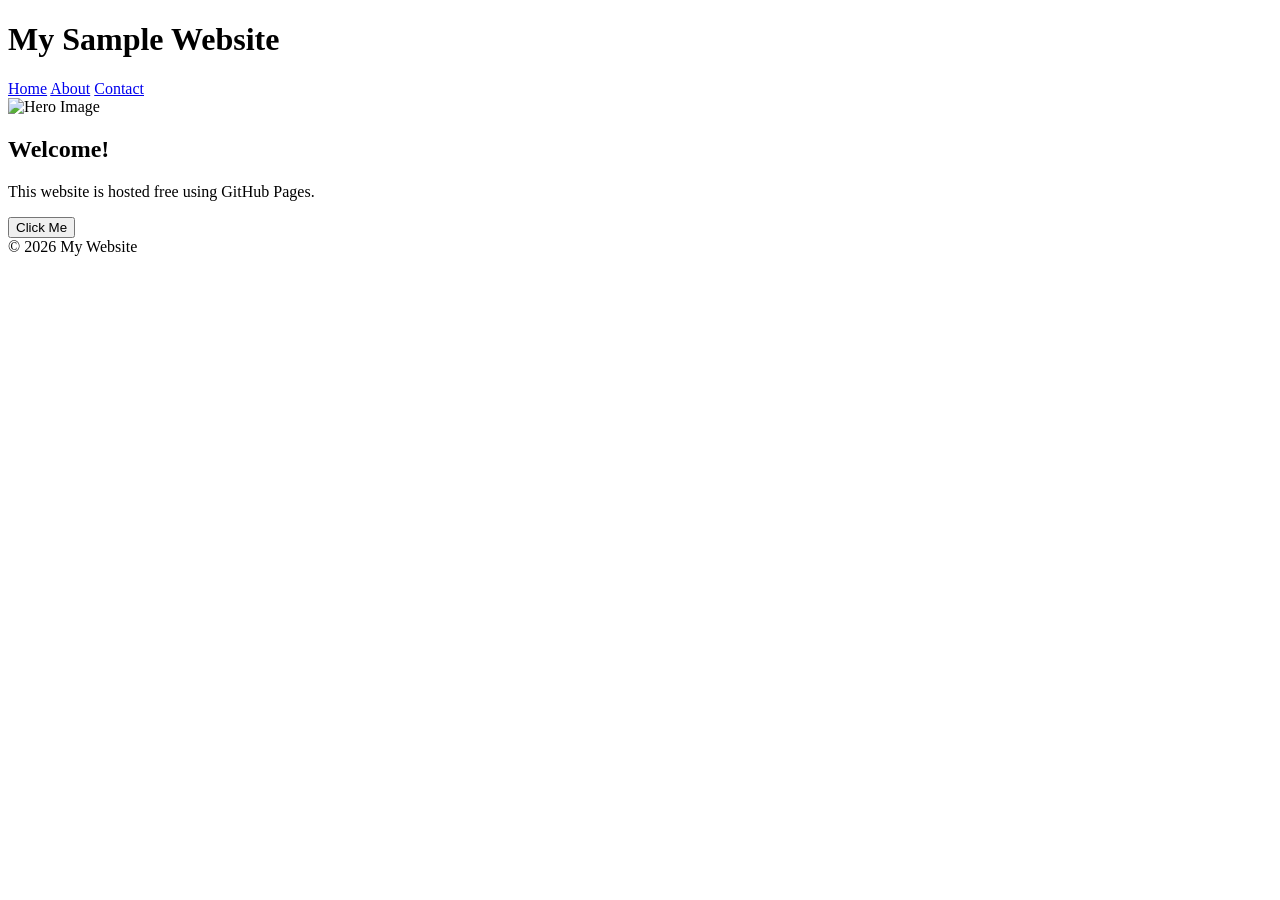
==== index.html @ e812160d "Add files via upload" ====
<!DOCTYPE html>
<html lang="en">
<head>
    <meta charset="UTF-8">
    <meta name="viewport" content="width=device-width, initial-scale=1.0">
    <title>My Sample Website</title>
    <link rel="stylesheet" href="css/style.css">
</head>
<body>

<header>
    <h1>My Sample Website</h1>

    <nav>
        <a href="index.html">Home</a>
        <a href="about.html">About</a>
        <a href="contact.html">Contact</a>
    </nav>
</header>

<section class="hero">

    <img src="images/hero.svg" alt="Hero Image">

    <h2>Welcome!</h2>

    <p>
        This website is hosted free using GitHub Pages.
    </p>

    <button onclick="showMessage()">Click Me</button>

</section>

<footer>
    © 2026 My Website
</footer>

<script src="js/script.js"></script>

</body>
</html>
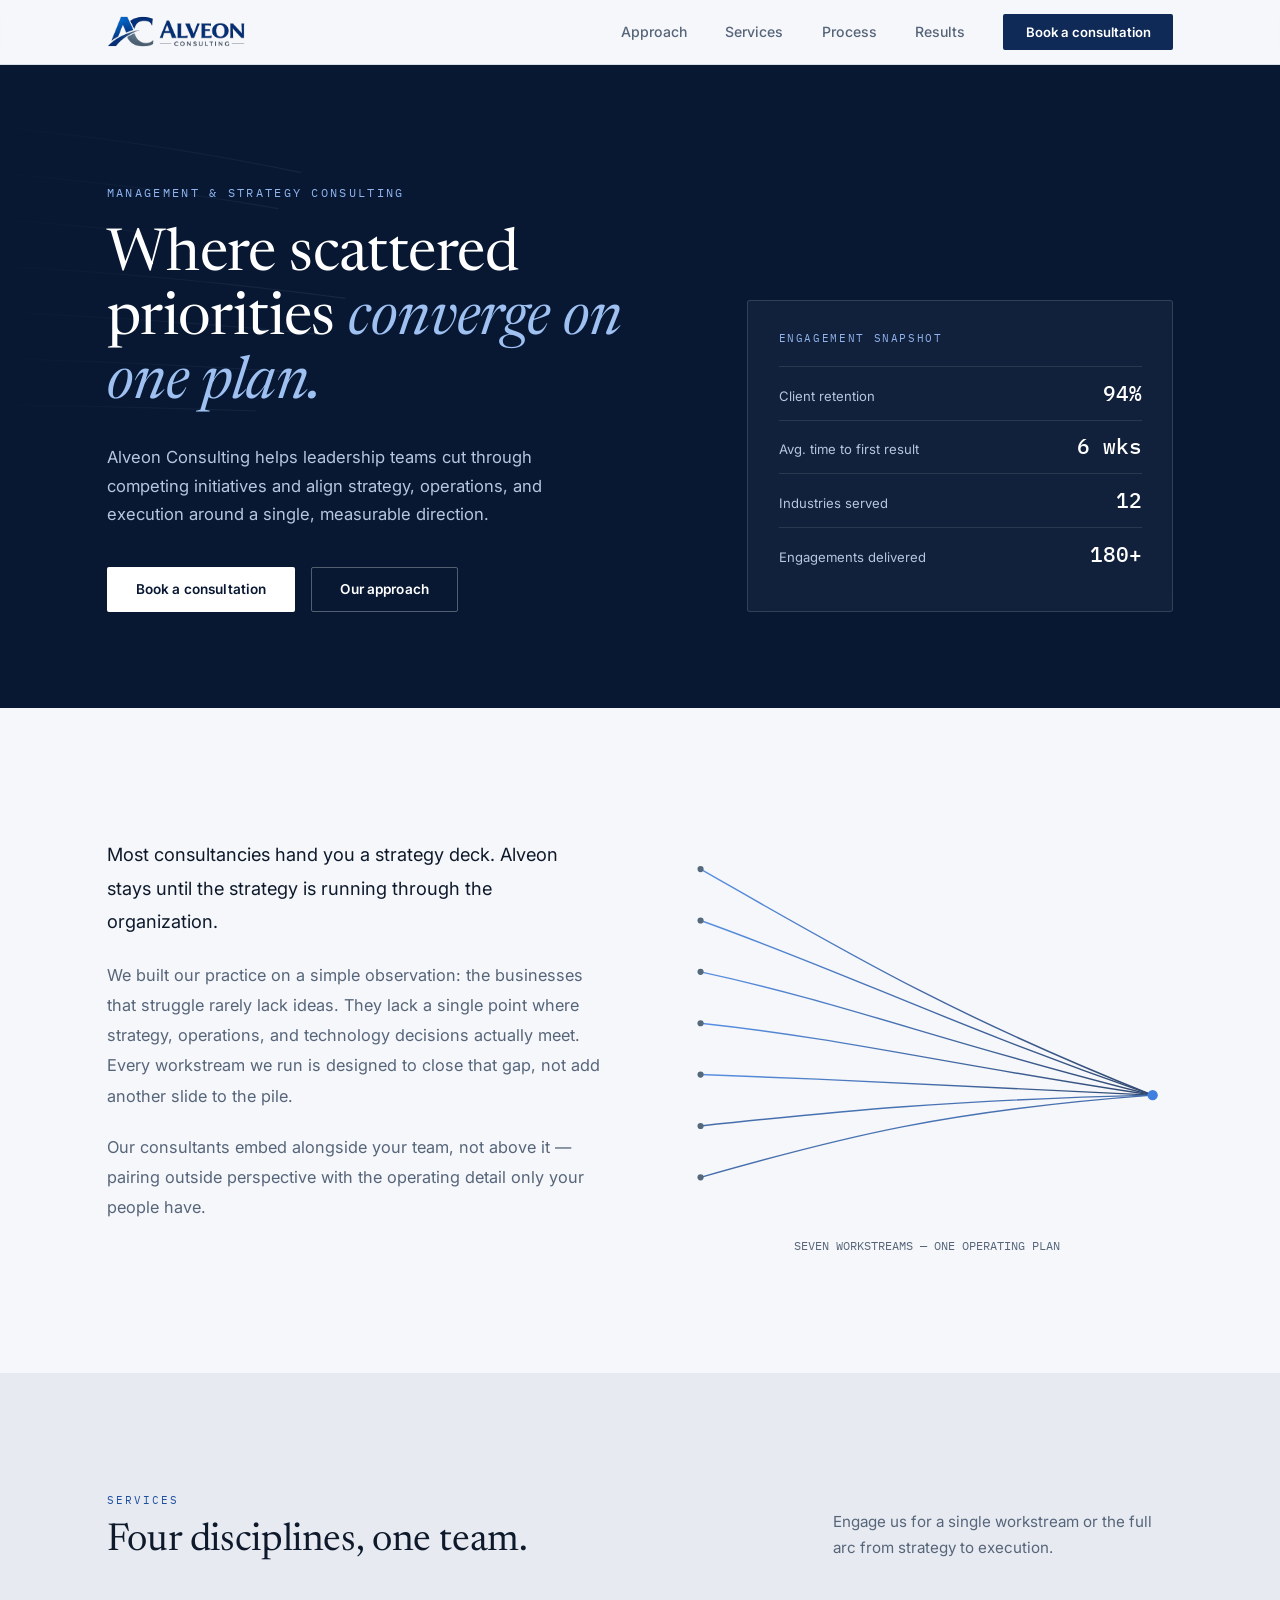
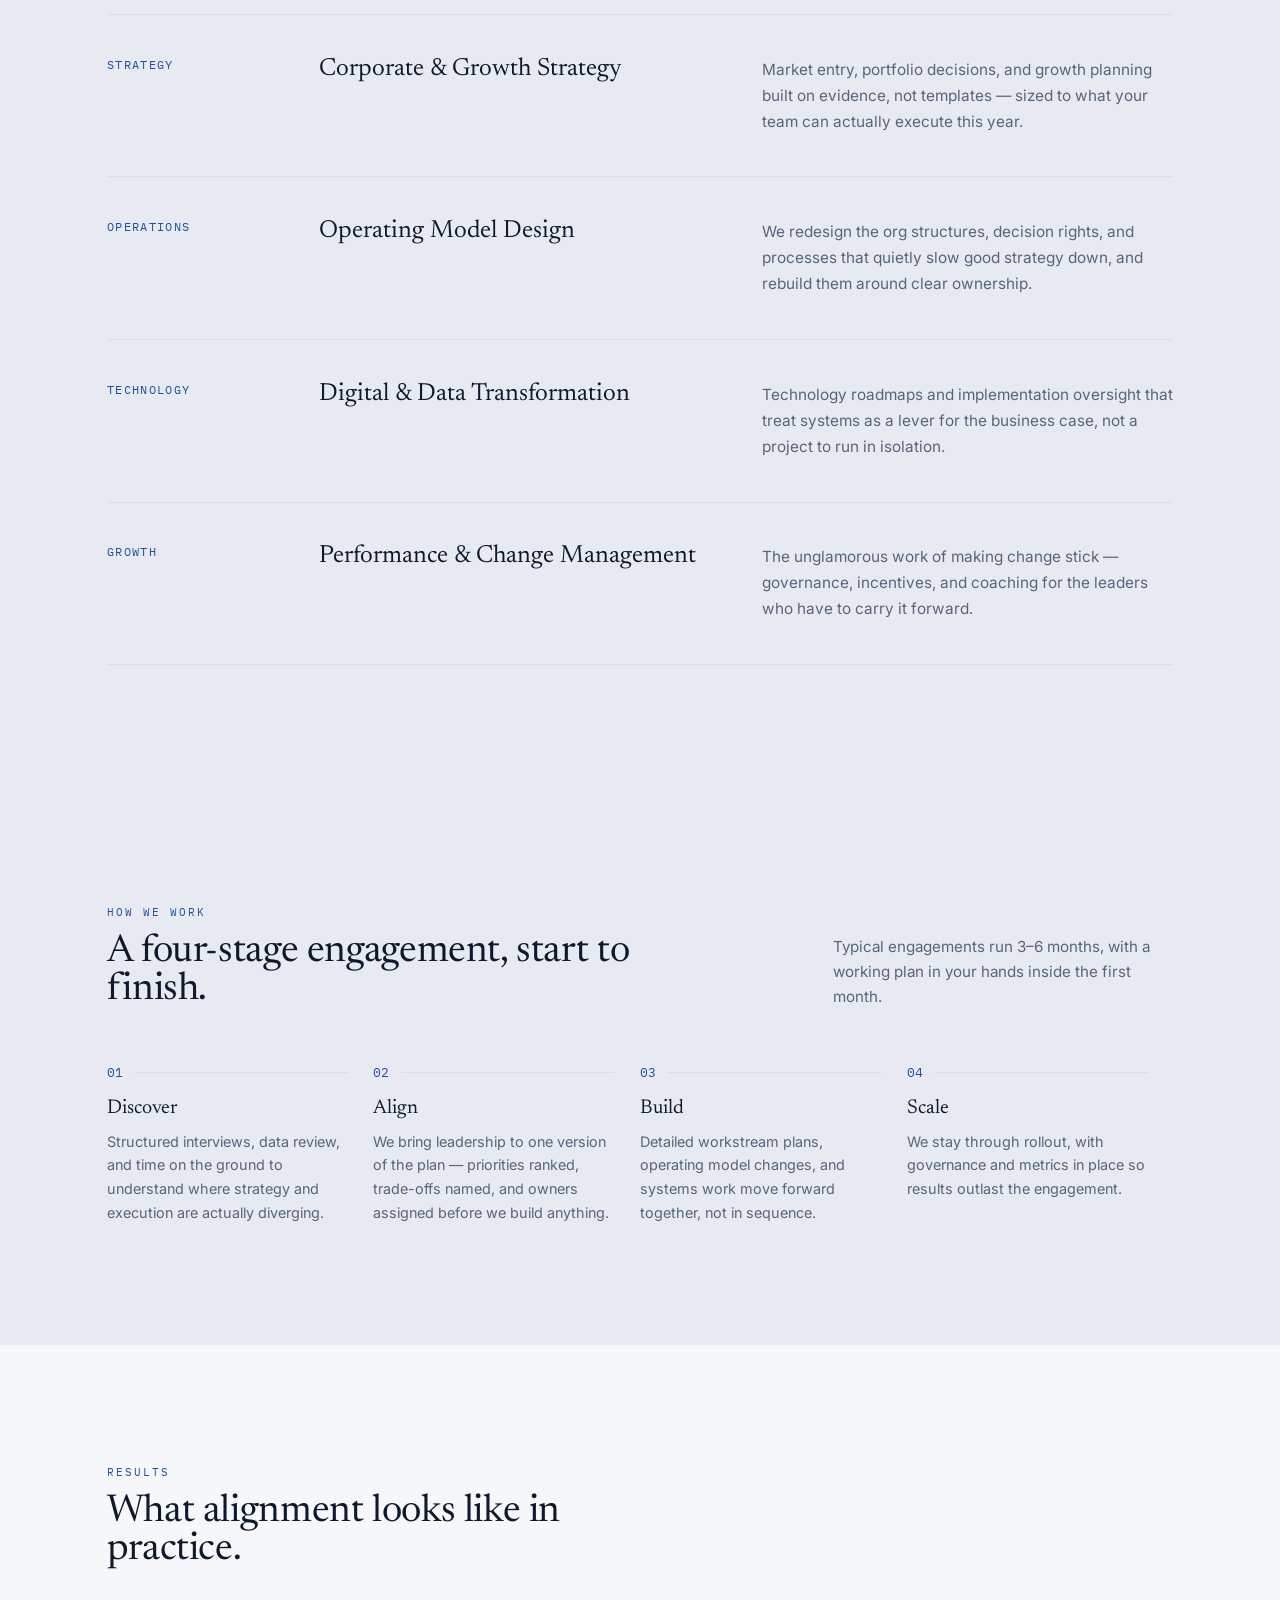
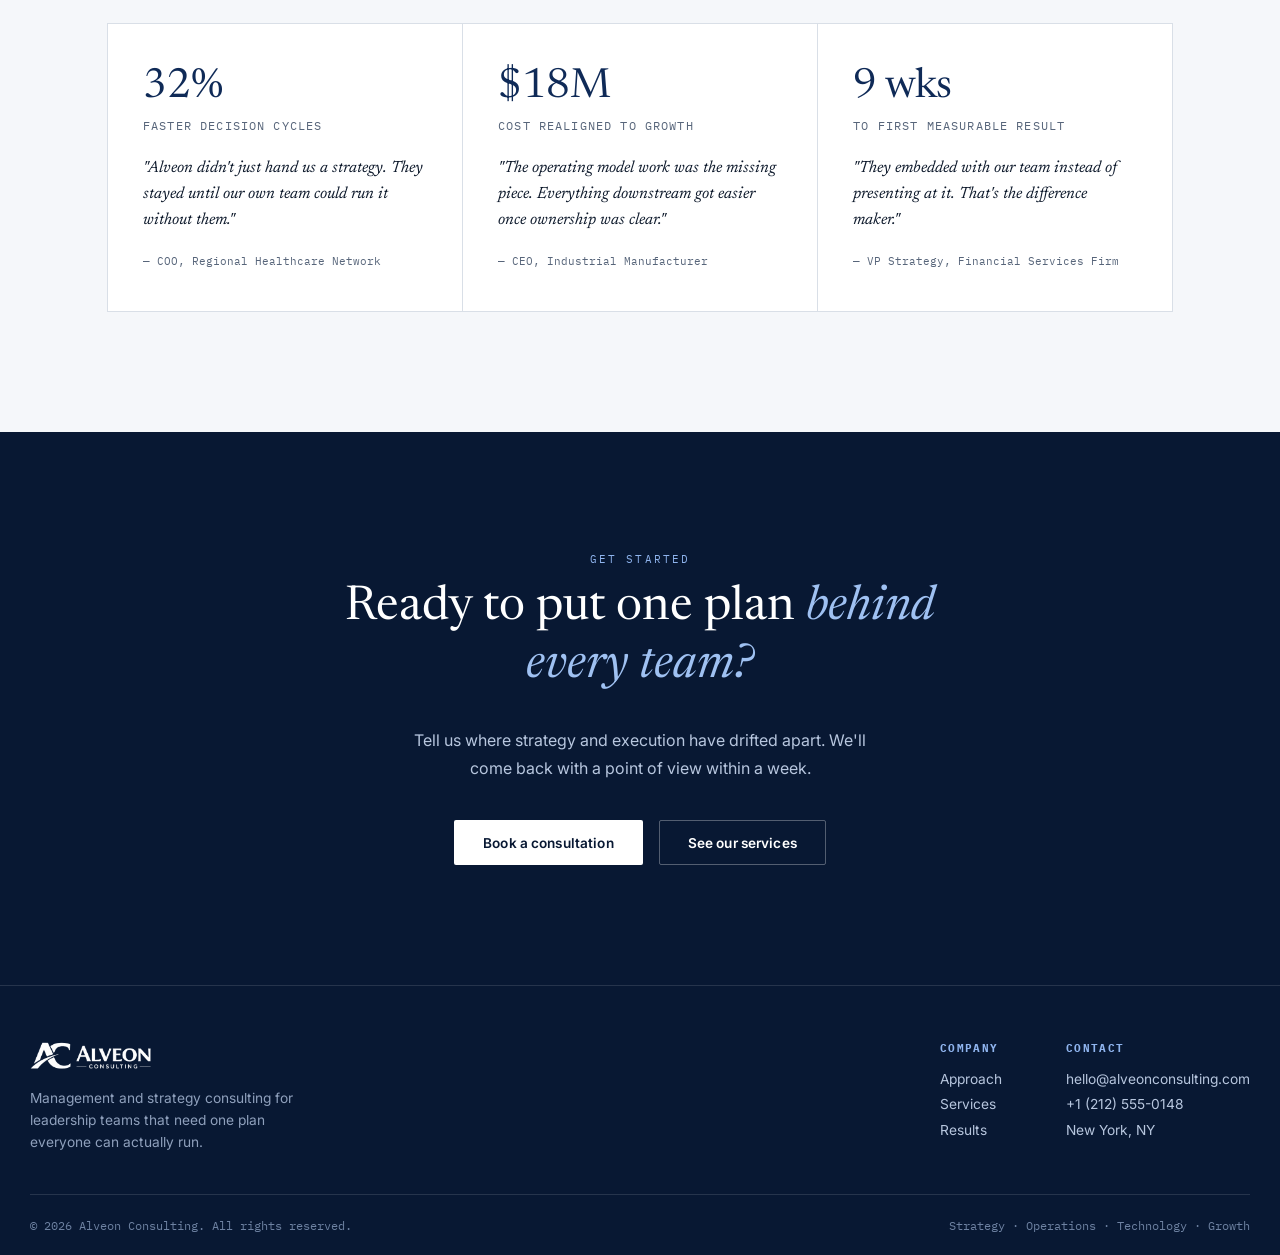
==== commit 98442244: "Add files via upload" ====
--- a/index.html
+++ b/index.html
@@ -1,42 +1,499 @@
 <!DOCTYPE html>
 <html lang="en">
 <head>
-    <meta charset="UTF-8">
-    <meta name="viewport" content="width=device-width, initial-scale=1.0">
-    <title>My Sample Website</title>
-    <link rel="stylesheet" href="css/style.css">
+<meta charset="UTF-8">
+<meta name="viewport" content="width=device-width, initial-scale=1.0">
+<title>Alveon Consulting — Strategy That Converges on Results</title>
+<link rel="preconnect" href="https://fonts.googleapis.com">
+<link href="https://fonts.googleapis.com/css2?family=Newsreader:ital,opsz,wght@0,6..72,300..600;1,6..72,400..500&family=Inter:wght@300;400;500;600;700&family=IBM+Plex+Mono:wght@400;500&display=swap" rel="stylesheet">
+<style>
+  :root{
+    --navy-deep:  #081833;
+    --navy:       #0F2A57;
+    --brand-blue: #1E4FA0;
+    --brand-sky:  #3E7FE0;
+    --slate:      #55697D;
+    --paper:      #F5F7FA;
+    --paper-dim:  #E7EBF1;
+    --ink:        #0E1A2C;
+    --ink-soft:   #57657A;
+    --line:       #D9DFE7;
+    --line-dark:  #24395F;
+  }
+  *{margin:0;padding:0;box-sizing:border-box;}
+  html{scroll-behavior:smooth;}
+  body{
+    background:var(--paper);
+    color:var(--ink);
+    font-family:'Inter',sans-serif;
+    font-weight:400;
+    overflow-x:hidden;
+  }
+  ::selection{background:var(--brand-sky);color:#fff;}
+  a{color:inherit;text-decoration:none;}
+  img{display:block;max-width:100%;}
+  .display{font-family:'Newsreader',serif;}
+  .mono{font-family:'IBM Plex Mono',monospace;}
+
+  @media (prefers-reduced-motion: reduce){
+    *{animation-duration:0.001ms !important; animation-iteration-count:1 !important; transition-duration:0.001ms !important;}
+  }
+  a:focus-visible, button:focus-visible{ outline:2px solid var(--brand-sky); outline-offset:3px; }
+
+  .wrap{max-width:1220px; margin:0 auto; padding-left:6vw; padding-right:6vw;}
+
+  /* ---------- NAV ---------- */
+  header.site-nav{
+    position:sticky; top:0; z-index:200;
+    background:rgba(245,247,250,0.9);
+    backdrop-filter:blur(10px);
+    border-bottom:1px solid var(--line);
+  }
+  .nav-inner{
+    display:flex; align-items:center; justify-content:space-between;
+    padding:14px 6vw;
+    max-width:1220px; margin:0 auto;
+  }
+  .nav-logo img{height:34px; width:auto;}
+  .nav-links{display:flex; align-items:center; gap:2.4rem; font-size:0.88rem; font-weight:500; color:var(--ink-soft);}
+  .nav-links a{transition:color .25s ease;}
+  .nav-links a:hover{color:var(--navy);}
+  .nav-cta{
+    padding:0.62rem 1.4rem; border-radius:2px;
+    background:var(--navy); color:#fff; font-size:0.82rem; font-weight:600;
+    transition:background .3s ease;
+  }
+  .nav-cta:hover{background:var(--brand-blue);}
+  @media (max-width:840px){ .nav-links a:not(.nav-cta){display:none;} }
+
+  /* ---------- HERO ---------- */
+  .hero{
+    position:relative;
+    background:var(--navy-deep);
+    color:#fff;
+    padding:7.5rem 0 6rem;
+    overflow:hidden;
+  }
+  #trajectory{position:absolute; inset:0; width:100%; height:100%; opacity:0.9;}
+  .hero-grid{
+    position:relative; z-index:2;
+    display:grid; grid-template-columns:1.15fr 0.85fr; gap:4rem; align-items:end;
+  }
+  @media (max-width:960px){ .hero-grid{grid-template-columns:1fr; gap:3rem;} }
+  .hero-eyebrow{
+    font-family:'IBM Plex Mono',monospace; font-size:0.72rem; letter-spacing:0.2em; text-transform:uppercase;
+    color:#8FB4EE; margin-bottom:1.6rem;
+  }
+  .hero h1{
+    font-size:clamp(2.4rem,4.6vw,4.1rem);
+    font-weight:400; line-height:1.08; letter-spacing:-0.01em;
+    max-width:640px;
+  }
+  .hero h1 em{ font-style:italic; color:#9FC1F2; }
+  .hero p{
+    margin-top:1.7rem; max-width:480px; font-size:1.04rem; line-height:1.7; color:#B7C6DE;
+  }
+  .hero-actions{ margin-top:2.4rem; display:flex; gap:1rem; flex-wrap:wrap; }
+  .btn{
+    padding:0.85rem 1.75rem; border-radius:2px; font-size:0.85rem; font-weight:600;
+    letter-spacing:0.01em; border:1px solid transparent; transition:all .3s ease; display:inline-block;
+  }
+  .btn-primary{ background:#fff; color:var(--navy-deep); }
+  .btn-primary:hover{ background:#DCE8FB; transform:translateY(-1px); }
+  .btn-ghost{ color:#fff; border-color:rgba(255,255,255,0.3); }
+  .btn-ghost:hover{ border-color:#fff; background:rgba(255,255,255,0.06); }
+
+  .hero-panel{
+    background:rgba(255,255,255,0.04);
+    border:1px solid rgba(255,255,255,0.14);
+    border-radius:3px;
+    padding:1.9rem 1.9rem;
+    backdrop-filter:blur(6px);
+  }
+  .hero-panel .panel-title{
+    font-family:'IBM Plex Mono',monospace; font-size:0.68rem; letter-spacing:0.15em; text-transform:uppercase;
+    color:#8FB4EE; margin-bottom:1.3rem;
+  }
+  .panel-stat{ display:flex; justify-content:space-between; align-items:baseline; padding:0.8rem 0; border-top:1px solid rgba(255,255,255,0.1); }
+  .panel-stat:first-of-type{ border-top:none; }
+  .panel-stat .num{ font-family:'IBM Plex Mono',monospace; font-size:1.3rem; color:#fff; font-weight:500; }
+  .panel-stat .lbl{ font-size:0.82rem; color:#B7C6DE; }
+
+  /* ---------- SECTION SHELL ---------- */
+  section{ padding:7.5rem 0; }
+  .section-head{
+    display:flex; justify-content:space-between; align-items:flex-end; gap:2rem;
+    margin-bottom:3.4rem; flex-wrap:wrap;
+  }
+  .eyebrow{
+    font-family:'IBM Plex Mono',monospace; font-size:0.7rem; letter-spacing:0.18em; text-transform:uppercase;
+    color:var(--brand-blue); margin-bottom:0.9rem;
+  }
+  .section-head h2{ font-size:clamp(1.8rem,3vw,2.5rem); font-weight:400; letter-spacing:-0.01em; max-width:560px; }
+  .section-head p{ color:var(--ink-soft); max-width:340px; font-size:0.95rem; line-height:1.65; }
+
+  /* ---------- APPROACH ---------- */
+  .approach{ display:grid; grid-template-columns:1fr 1fr; gap:5rem; align-items:center; }
+  @media (max-width:900px){ .approach{grid-template-columns:1fr; gap:2.6rem;} }
+  .approach-copy p{ font-size:1.02rem; line-height:1.85; color:var(--ink-soft); margin-bottom:1.3rem; }
+  .approach-copy p:first-of-type{ color:var(--ink); font-size:1.14rem; }
+  .converge-figure{ position:relative; }
+  .converge-figure svg{ width:100%; height:auto; }
+  .converge-caption{ margin-top:1rem; font-family:'IBM Plex Mono',monospace; font-size:0.74rem; color:var(--ink-soft); text-align:center; }
+
+  /* ---------- SERVICES ---------- */
+  .services-list{ border-top:1px solid var(--line); }
+  .service-row{
+    display:grid; grid-template-columns:180px 1fr 1fr; gap:2rem; align-items:start;
+    padding:2.6rem 0; border-bottom:1px solid var(--line);
+  }
+  @media (max-width:800px){ .service-row{grid-template-columns:1fr; gap:0.8rem;} }
+  .service-row .tag{ font-family:'IBM Plex Mono',monospace; font-size:0.72rem; letter-spacing:0.12em; text-transform:uppercase; color:var(--brand-blue); }
+  .service-row h3{ font-family:'Newsreader',serif; font-weight:400; font-size:1.55rem; }
+  .service-row p{ color:var(--ink-soft); font-size:0.96rem; line-height:1.7; }
+
+  /* ---------- PROCESS ---------- */
+  .process{ background:var(--paper-dim); }
+  .stepper{ display:grid; grid-template-columns:repeat(4,1fr); gap:0; position:relative; margin-top:1rem; }
+  @media (max-width:860px){ .stepper{grid-template-columns:1fr; gap:2.2rem;} }
+  .step{ position:relative; padding:0 1.6rem 0 0; }
+  .step:first-child{ padding-left:0; }
+  .step .step-num{
+    font-family:'IBM Plex Mono',monospace; font-size:0.8rem; color:var(--brand-blue);
+    display:flex; align-items:center; gap:0.7rem; margin-bottom:1.1rem;
+  }
+  .step .step-num::after{
+    content:""; flex:1; height:1px; background:var(--line);
+  }
+  @media (max-width:860px){ .step .step-num::after{ display:none; } }
+  .step h3{ font-family:'Newsreader',serif; font-weight:400; font-size:1.25rem; margin-bottom:0.7rem; }
+  .step p{ font-size:0.9rem; color:var(--ink-soft); line-height:1.65; }
+
+  /* ---------- RESULTS ---------- */
+  .results-grid{ display:grid; grid-template-columns:repeat(3,1fr); gap:1px; background:var(--line); border:1px solid var(--line); }
+  @media (max-width:900px){ .results-grid{grid-template-columns:1fr;} }
+  .result-card{ background:#fff; padding:2.6rem 2.2rem; }
+  .result-card .stat{ font-family:'Newsreader',serif; font-size:2.6rem; color:var(--navy); }
+  .result-card .stat-label{ font-family:'IBM Plex Mono',monospace; font-size:0.72rem; letter-spacing:0.1em; text-transform:uppercase; color:var(--ink-soft); margin:0.6rem 0 1.4rem; }
+  .result-card blockquote{ font-family:'Newsreader',serif; font-style:italic; font-size:1.02rem; line-height:1.6; color:var(--ink); margin-bottom:1rem; }
+  .result-card cite{ font-style:normal; font-family:'IBM Plex Mono',monospace; font-size:0.7rem; color:var(--ink-soft); }
+
+  /* ---------- CTA ---------- */
+  .cta{
+    background:var(--navy-deep); color:#fff; text-align:center;
+  }
+  .cta h2{
+    font-family:'Newsreader',serif; font-weight:400; font-size:clamp(1.9rem,4vw,3rem);
+    max-width:680px; margin:0 auto 2rem; line-height:1.2;
+  }
+  .cta h2 em{ font-style:italic; color:#9FC1F2; }
+  .cta p{ color:#B7C6DE; max-width:480px; margin:0 auto 2.2rem; line-height:1.7; }
+
+  /* ---------- FOOTER ---------- */
+  footer{ background:var(--navy-deep); color:#B7C6DE; border-top:1px solid rgba(255,255,255,0.12); }
+  .footer-inner{
+    display:flex; justify-content:space-between; align-items:flex-start; flex-wrap:wrap; gap:2.4rem;
+    padding:3.4rem 0 2.6rem;
+  }
+  footer .foot-logo img{ height:30px; margin-bottom:1rem; }
+  footer .foot-desc{ font-size:0.86rem; max-width:280px; line-height:1.6; color:#8FA0BC; }
+  .foot-cols{ display:flex; gap:4rem; flex-wrap:wrap; }
+  .foot-col h4{ font-family:'IBM Plex Mono',monospace; font-size:0.7rem; letter-spacing:0.12em; text-transform:uppercase; color:#8FB4EE; margin-bottom:1rem; }
+  .foot-col a, .foot-col div{ display:block; font-size:0.86rem; color:#B7C6DE; margin-bottom:0.6rem; }
+  .foot-col a:hover{ color:#fff; }
+  .foot-bottom{
+    border-top:1px solid rgba(255,255,255,0.12); padding:1.4rem 0;
+    display:flex; justify-content:space-between; flex-wrap:wrap; gap:1rem;
+    font-family:'IBM Plex Mono',monospace; font-size:0.72rem; color:#6E82A2;
+  }
+</style>
 </head>
 <body>
 
-<header>
-    <h1>My Sample Website</h1>
-
-    <nav>
-        <a href="index.html">Home</a>
-        <a href="about.html">About</a>
-        <a href="contact.html">Contact</a>
+<header class="site-nav">
+  <div class="nav-inner">
+    <a class="nav-logo" href="#top"><img src="[data-uri]" alt="Alveon Consulting"></a>
+    <nav class="nav-links">
+      <a href="#approach">Approach</a>
+      <a href="#services">Services</a>
+      <a href="#process">Process</a>
+      <a href="#results">Results</a>
+      <a class="nav-cta" href="#contact">Book a consultation</a>
     </nav>
+  </div>
 </header>
 
-<section class="hero">
-
-    <img src="images/hero.svg" alt="Hero Image">
-
-    <h2>Welcome!</h2>
-
-    <p>
-        This website is hosted free using GitHub Pages.
-    </p>
-
-    <button onclick="showMessage()">Click Me</button>
-
+<section class="hero" id="top">
+  <canvas id="trajectory"></canvas>
+  <div class="wrap hero-grid">
+    <div>
+      <div class="hero-eyebrow">Management &amp; Strategy Consulting</div>
+      <h1 class="display">Where scattered priorities <em>converge on one plan.</em></h1>
+      <p>Alveon Consulting helps leadership teams cut through competing initiatives and align strategy, operations, and execution around a single, measurable direction.</p>
+      <div class="hero-actions">
+        <a href="#contact" class="btn btn-primary">Book a consultation</a>
+        <a href="#approach" class="btn btn-ghost">Our approach</a>
+      </div>
+    </div>
+    <div class="hero-panel">
+      <div class="panel-title">Engagement Snapshot</div>
+      <div class="panel-stat"><span class="lbl">Client retention</span><span class="num">94%</span></div>
+      <div class="panel-stat"><span class="lbl">Avg. time to first result</span><span class="num">6 wks</span></div>
+      <div class="panel-stat"><span class="lbl">Industries served</span><span class="num">12</span></div>
+      <div class="panel-stat"><span class="lbl">Engagements delivered</span><span class="num">180+</span></div>
+    </div>
+  </div>
+</section>
+
+<section id="approach">
+  <div class="wrap approach">
+    <div class="approach-copy">
+      <p>Most consultancies hand you a strategy deck. Alveon stays until the strategy is running through the organization.</p>
+      <p>We built our practice on a simple observation: the businesses that struggle rarely lack ideas. They lack a single point where strategy, operations, and technology decisions actually meet. Every workstream we run is designed to close that gap, not add another slide to the pile.</p>
+      <p>Our consultants embed alongside your team, not above it — pairing outside perspective with the operating detail only your people have.</p>
+    </div>
+    <div class="converge-figure">
+      <svg viewBox="0 0 480 380" xmlns="http://www.w3.org/2000/svg">
+        <defs>
+          <linearGradient id="lineGrad" x1="0%" y1="0%" x2="100%" y2="100%">
+            <stop offset="0%" stop-color="#3E7FE0"/>
+            <stop offset="100%" stop-color="#0F2A57"/>
+          </linearGradient>
+        </defs>
+        <g fill="none" stroke="url(#lineGrad)" stroke-width="1.4" opacity="0.85">
+          <path d="M20,40 C160,120 260,180 460,260"/>
+          <path d="M20,90 C160,140 260,190 460,260"/>
+          <path d="M20,140 C160,170 260,210 460,260"/>
+          <path d="M20,190 C160,205 260,230 460,260"/>
+          <path d="M20,240 C160,245 260,250 460,260"/>
+          <path d="M20,290 C160,275 260,265 460,260"/>
+          <path d="M20,340 C160,300 260,275 460,260"/>
+        </g>
+        <circle cx="460" cy="260" r="5" fill="#3E7FE0"/>
+        <circle cx="20" cy="40" r="3" fill="#55697D"/>
+        <circle cx="20" cy="90" r="3" fill="#55697D"/>
+        <circle cx="20" cy="140" r="3" fill="#55697D"/>
+        <circle cx="20" cy="190" r="3" fill="#55697D"/>
+        <circle cx="20" cy="240" r="3" fill="#55697D"/>
+        <circle cx="20" cy="290" r="3" fill="#55697D"/>
+        <circle cx="20" cy="340" r="3" fill="#55697D"/>
+      </svg>
+      <div class="converge-caption mono">SEVEN WORKSTREAMS — ONE OPERATING PLAN</div>
+    </div>
+  </div>
+</section>
+
+<section id="services" style="background:var(--paper-dim);">
+  <div class="wrap">
+    <div class="section-head">
+      <div>
+        <div class="eyebrow">Services</div>
+        <h2 class="display">Four disciplines, one team.</h2>
+      </div>
+      <p>Engage us for a single workstream or the full arc from strategy to execution.</p>
+    </div>
+    <div class="services-list">
+      <div class="service-row">
+        <span class="tag">Strategy</span>
+        <h3 class="display">Corporate &amp; Growth Strategy</h3>
+        <p>Market entry, portfolio decisions, and growth planning built on evidence, not templates — sized to what your team can actually execute this year.</p>
+      </div>
+      <div class="service-row">
+        <span class="tag">Operations</span>
+        <h3 class="display">Operating Model Design</h3>
+        <p>We redesign the org structures, decision rights, and processes that quietly slow good strategy down, and rebuild them around clear ownership.</p>
+      </div>
+      <div class="service-row">
+        <span class="tag">Technology</span>
+        <h3 class="display">Digital &amp; Data Transformation</h3>
+        <p>Technology roadmaps and implementation oversight that treat systems as a lever for the business case, not a project to run in isolation.</p>
+      </div>
+      <div class="service-row">
+        <span class="tag">Growth</span>
+        <h3 class="display">Performance &amp; Change Management</h3>
+        <p>The unglamorous work of making change stick — governance, incentives, and coaching for the leaders who have to carry it forward.</p>
+      </div>
+    </div>
+  </div>
+</section>
+
+<section id="process" class="process">
+  <div class="wrap">
+    <div class="section-head">
+      <div>
+        <div class="eyebrow">How We Work</div>
+        <h2 class="display">A four-stage engagement, start to finish.</h2>
+      </div>
+      <p>Typical engagements run 3–6 months, with a working plan in your hands inside the first month.</p>
+    </div>
+    <div class="stepper">
+      <div class="step">
+        <div class="step-num">01</div>
+        <h3 class="display">Discover</h3>
+        <p>Structured interviews, data review, and time on the ground to understand where strategy and execution are actually diverging.</p>
+      </div>
+      <div class="step">
+        <div class="step-num">02</div>
+        <h3 class="display">Align</h3>
+        <p>We bring leadership to one version of the plan — priorities ranked, trade-offs named, and owners assigned before we build anything.</p>
+      </div>
+      <div class="step">
+        <div class="step-num">03</div>
+        <h3 class="display">Build</h3>
+        <p>Detailed workstream plans, operating model changes, and systems work move forward together, not in sequence.</p>
+      </div>
+      <div class="step">
+        <div class="step-num">04</div>
+        <h3 class="display">Scale</h3>
+        <p>We stay through rollout, with governance and metrics in place so results outlast the engagement.</p>
+      </div>
+    </div>
+  </div>
+</section>
+
+<section id="results">
+  <div class="wrap">
+    <div class="section-head">
+      <div>
+        <div class="eyebrow">Results</div>
+        <h2 class="display">What alignment looks like in practice.</h2>
+      </div>
+    </div>
+    <div class="results-grid">
+      <div class="result-card">
+        <div class="stat display">32%</div>
+        <div class="stat-label">Faster decision cycles</div>
+        <blockquote>"Alveon didn't just hand us a strategy. They stayed until our own team could run it without them."</blockquote>
+        <cite>— COO, Regional Healthcare Network</cite>
+      </div>
+      <div class="result-card">
+        <div class="stat display">$18M</div>
+        <div class="stat-label">Cost realigned to growth</div>
+        <blockquote>"The operating model work was the missing piece. Everything downstream got easier once ownership was clear."</blockquote>
+        <cite>— CEO, Industrial Manufacturer</cite>
+      </div>
+      <div class="result-card">
+        <div class="stat display">9 wks</div>
+        <div class="stat-label">To first measurable result</div>
+        <blockquote>"They embedded with our team instead of presenting at it. That's the difference maker."</blockquote>
+        <cite>— VP Strategy, Financial Services Firm</cite>
+      </div>
+    </div>
+  </div>
+</section>
+
+<section class="cta" id="contact">
+  <div class="wrap">
+    <div class="eyebrow" style="color:#8FB4EE;">Get Started</div>
+    <h2 class="display">Ready to put one plan <em>behind every team?</em></h2>
+    <p>Tell us where strategy and execution have drifted apart. We'll come back with a point of view within a week.</p>
+    <div class="hero-actions" style="justify-content:center;">
+      <a href="mailto:hello@alveonconsulting.com" class="btn btn-primary">Book a consultation</a>
+      <a href="#services" class="btn btn-ghost">See our services</a>
+    </div>
+  </div>
 </section>
 
 <footer>
-    © 2026 My Website
+  <div class="wrap footer-inner">
+    <div>
+      <div class="foot-logo"><img src="[data-uri]" alt="Alveon Consulting"></div>
+      <div class="foot-desc">Management and strategy consulting for leadership teams that need one plan everyone can actually run.</div>
+    </div>
+    <div class="foot-cols">
+      <div class="foot-col">
+        <h4>Company</h4>
+        <a href="#approach">Approach</a>
+        <a href="#services">Services</a>
+        <a href="#results">Results</a>
+      </div>
+      <div class="foot-col">
+        <h4>Contact</h4>
+        <div>hello@alveonconsulting.com</div>
+        <div>+1 (212) 555-0148</div>
+        <div>New York, NY</div>
+      </div>
+    </div>
+  </div>
+  <div class="wrap foot-bottom">
+    <span>© 2026 Alveon Consulting. All rights reserved.</span>
+    <span>Strategy · Operations · Technology · Growth</span>
+  </div>
 </footer>
 
-<script src="js/script.js"></script>
+<script>
+(function(){
+  const canvas = document.getElementById('trajectory');
+  const ctx = canvas.getContext('2d');
+  const hero = document.querySelector('.hero');
+  let w,h, lines=[];
+  const reduceMotion = window.matchMedia('(prefers-reduced-motion: reduce)').matches;
+
+  function resize(){
+    w = canvas.width = hero.offsetWidth;
+    h = canvas.height = hero.offsetHeight;
+    const count = Math.max(7, Math.floor(w/160));
+    lines = [];
+    const endX = w*0.82, endY = h*0.62;
+    for(let i=0;i<count;i++){
+      const startY = (h/(count+1)) * (i+1) * 0.65 - h*0.05;
+      lines.push({
+        startX: -20,
+        startY: startY,
+        endX, endY,
+        progress: Math.random()*0.4,
+        speed: 0.0009 + Math.random()*0.0006
+      });
+    }
+  }
+
+  function draw(){
+    ctx.clearRect(0,0,w,h);
+    lines.forEach(l=>{
+      if(!reduceMotion){
+        l.progress += l.speed;
+        if(l.progress > 1.6) l.progress = 0;
+      } else {
+        l.progress = 1;
+      }
+      const p = Math.min(l.progress, 1);
+      const cx = l.startX + (l.endX-l.startX)*0.55;
+      const cy = l.startY + (l.endY-l.startY)*0.15;
+      const curX = bezier(l.startX, cx, l.endX, p);
+      const curY = bezier(l.startY, cy, l.endY, p);
+      ctx.beginPath();
+      ctx.moveTo(l.startX, l.startY);
+      for(let t=0;t<=p;t+=0.02){
+        const x = bezier(l.startX, cx, l.endX, t);
+        const y = bezier(l.startY, cy, l.endY, t);
+        ctx.lineTo(x,y);
+      }
+      const grad = ctx.createLinearGradient(l.startX,l.startY,l.endX,l.endY);
+      grad.addColorStop(0, 'rgba(85,105,125,0.0)');
+      grad.addColorStop(0.5, 'rgba(85,105,125,0.35)');
+      grad.addColorStop(1, 'rgba(62,127,224,0.7)');
+      ctx.strokeStyle = grad;
+      ctx.lineWidth = 1.1;
+      ctx.stroke();
+
+      if(p>=0.98){
+        ctx.beginPath();
+        ctx.fillStyle = 'rgba(62,127,224,0.9)';
+        ctx.arc(curX, curY, 2.4, 0, Math.PI*2);
+        ctx.fill();
+      }
+    });
+    requestAnimationFrame(draw);
+  }
+  function bezier(p0,p1,p2,t){
+    return (1-t)*(1-t)*p0 + 2*(1-t)*t*p1 + t*t*p2;
+  }
+
+  window.addEventListener('resize', resize);
+  resize();
+  draw();
+})();
+</script>
 
 </body>
-</html>+</html>
